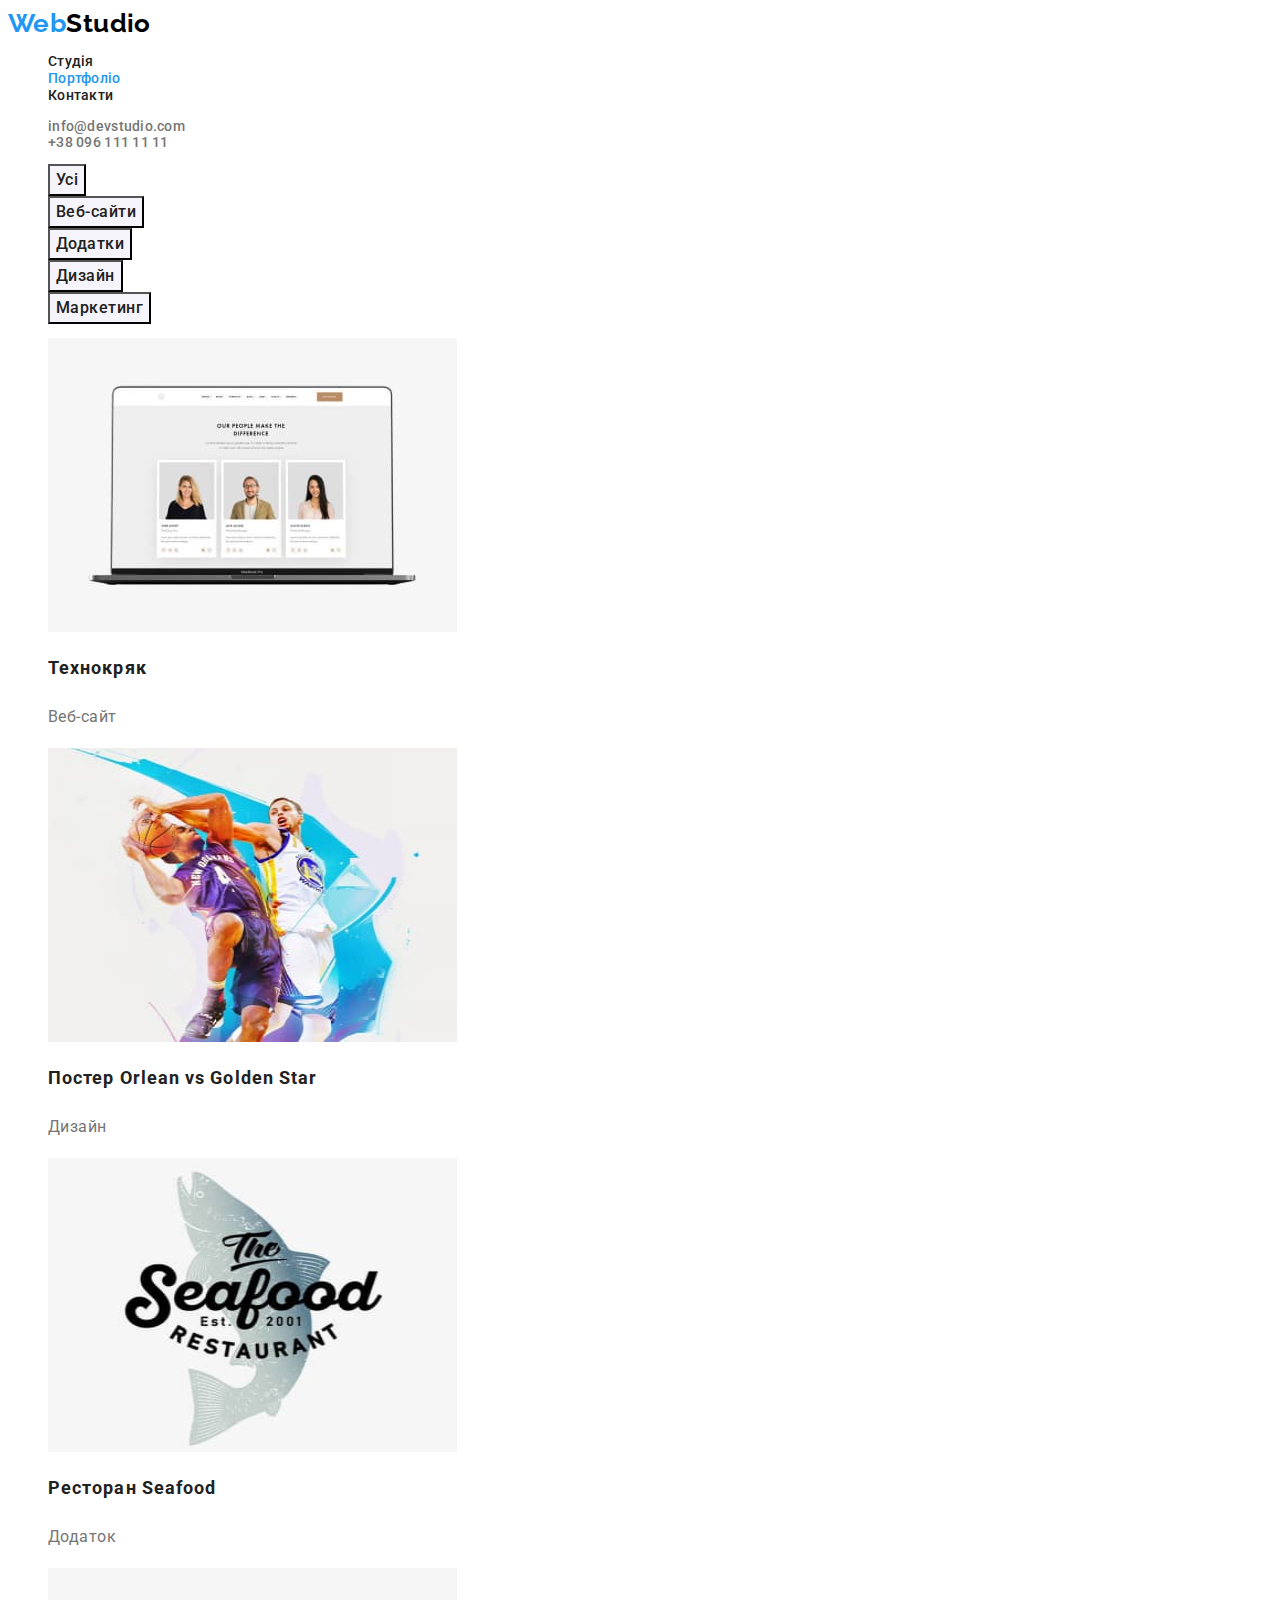
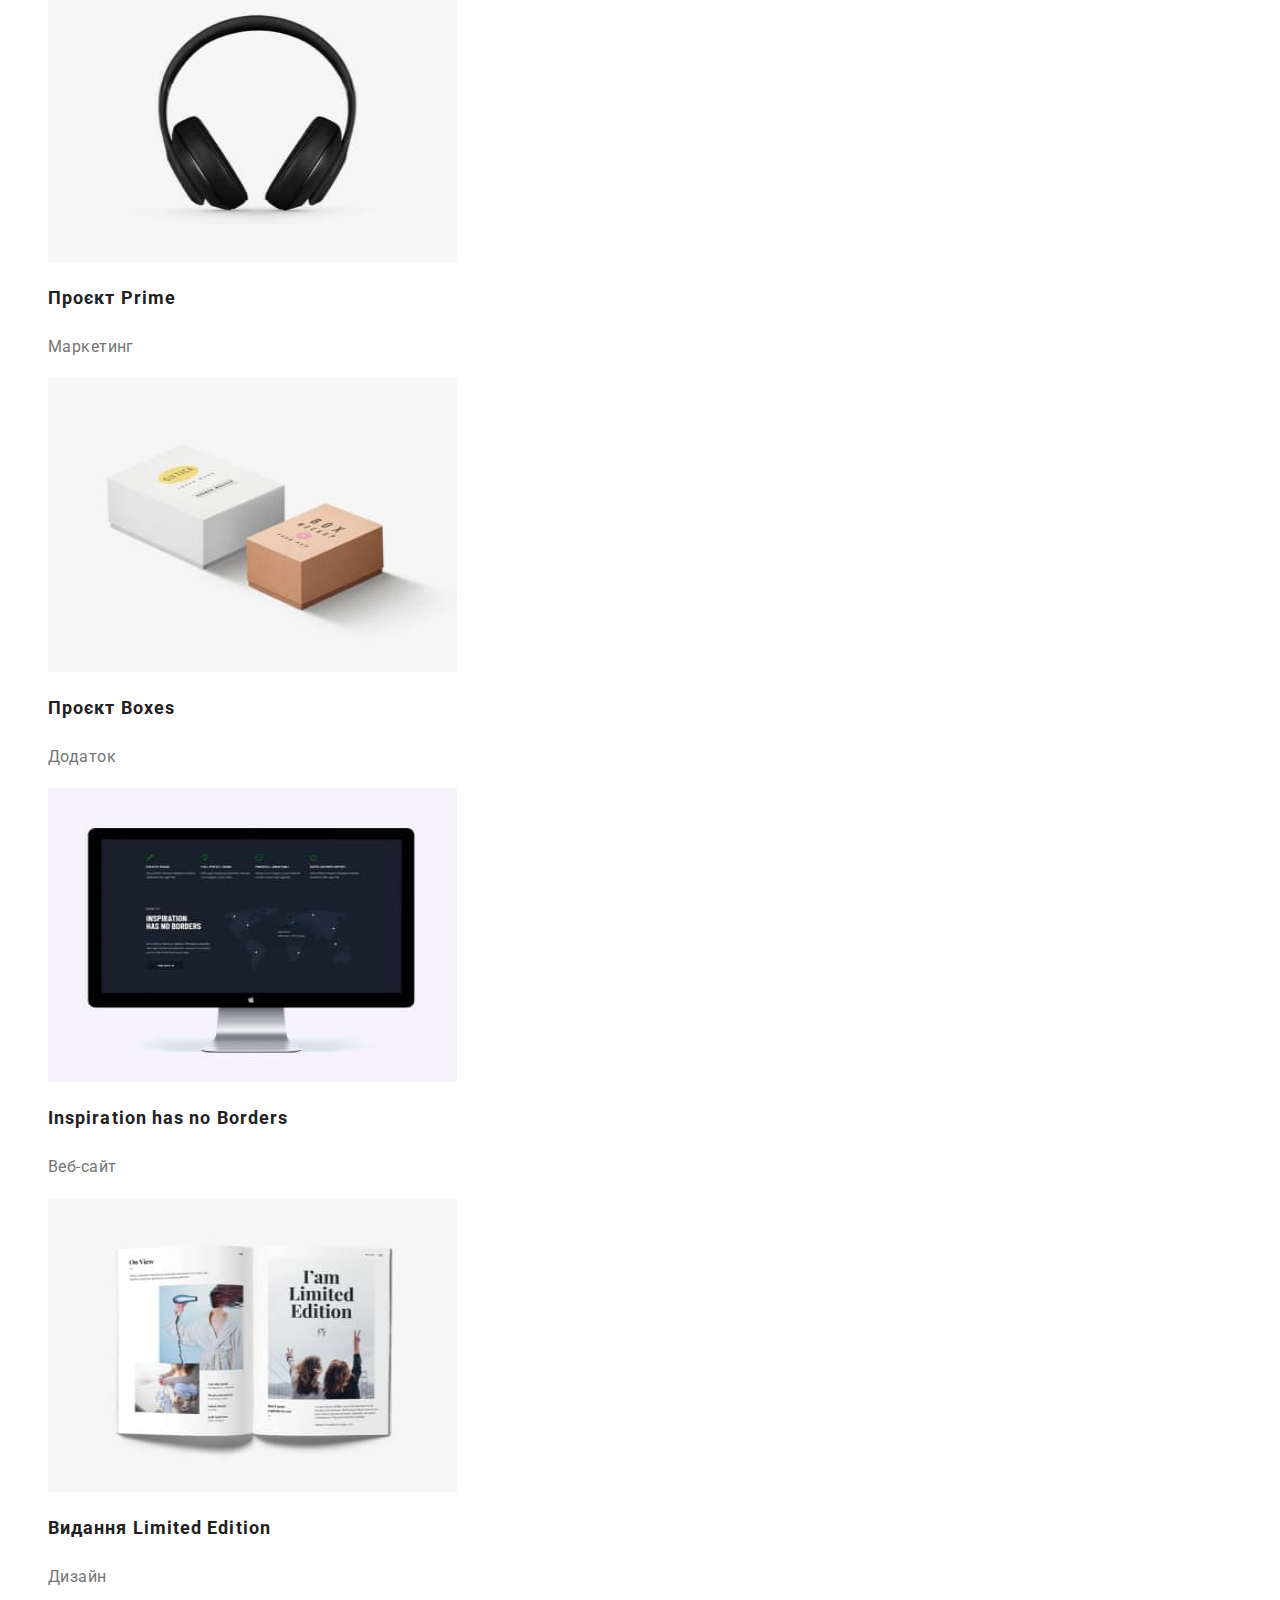
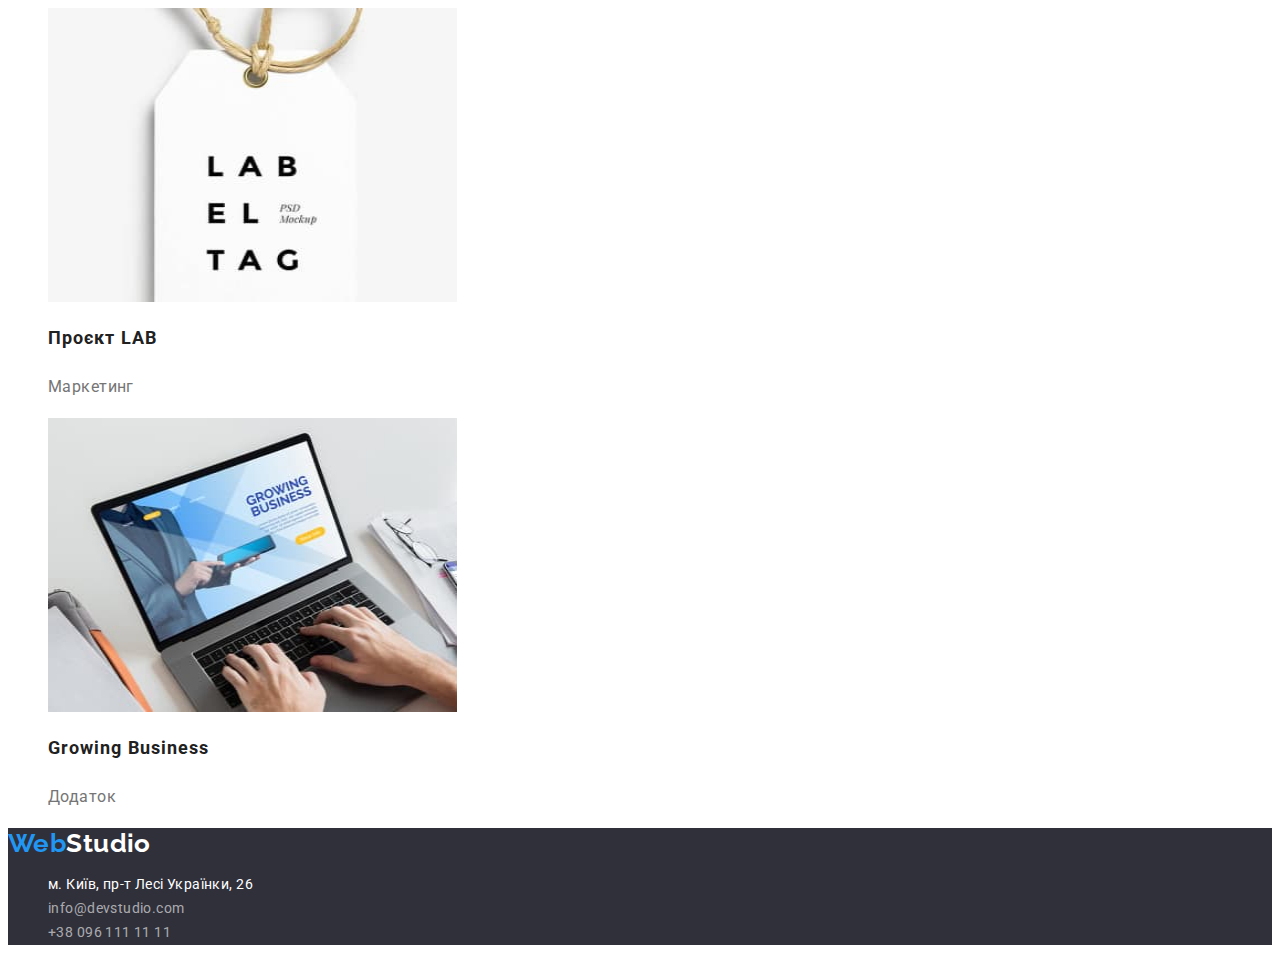
==== portfolio.html @ f94d3579 "creation" ====
<!DOCTYPE html>
<html lang="uk">
  <head>
    <meta charset="UTF-8" />
    <meta http-equiv="X-UA-Compatible" content="IE=edge" />
    <meta name="viewport" content="width=device-width, initial-scale=1.0" />
    <title>WebStudio</title>
    <link rel="preconnect" href="https://fonts.googleapis.com" />
    <link rel="preconnect" href="https://fonts.gstatic.com" crossorigin />
    <link
      href="https://fonts.googleapis.com/css2?family=Raleway:wght@700&family=Roboto:wght@400;500;700;900&display=swap"
      rel="stylesheet"
    />
    <link rel="stylesheet" href="./css/styles.css" />
  </head>
  <body>
    <header>
      <nav>
        <a href="./index.html" class="logo logo-header"><span class="accent">Web</span>Studio</a>
        <ul>
          <li><a class="site-nav link" href="./index.html">Студія</a></li>
          <li><a class="site-nav link current" href="./portfolio.html">Портфоліо</a></li>
          <li><a class="site-nav link" href="./index.html">Контакти</a></li>
        </ul>
      </nav>
      <ul>
        <li>
          <a class="mailto-tel-header link" href="mailto:info@devstudio.com">info@devstudio.com</a>
        </li>
        <li><a class="mailto-tel-header link" href="tel:+380961111111">+38 096 111 11 11</a></li>
      </ul>
    </header>
    <main>
      <section class="portfolio">
        <h1 class="title visually-hidden">Портфоліо</h1>
        <ul>
          <li><button class="link-filter selection" type="button">Усі</button></li>
          <li><button class="link-filter selection" type="button">Веб-сайти</button></li>
          <li><button class="link-filter selection" type="button">Додатки</button></li>
          <li><button class="link-filter selection" type="button">Дизайн</button></li>
          <li><button class="link-filter selection" type="button">Маркетинг</button></li>
        </ul>
        <ul>
          <li>
            <img
              src="./images/img_technokryak.jpg"
              alt="зображення екрану ноутбука з карточками з фотографіями людей"
              width="409"
              height="294"
            />
            <h2 class="portfolio-title">Технокряк</h2>
            <p class="portfolio-txt">Веб-сайт</p>
          </li>
          <li>
            <img
              src="./images/img_poster_new-orlean_vs.jpg"
              alt="зображення двох спортсменів баскетболистів з м'ячем"
              width="409"
              height="294"
            />
            <h2 class="portfolio-title">Постер <span lang="en">Orlean vs Golden Star</span></h2>
            <p class="portfolio-txt">Дизайн</p>
          </li>
          <li>
            <img
              src="./images/img_restorant_seafood.jpg"
              alt="зображення риби"
              width="409"
              height="294"
            />
            <h2 class="portfolio-title">Ресторан <span lang="en">Seafood</span></h2>
            <p class="portfolio-txt">Додаток</p>
          </li>
          <li>
            <img
              src="./images/img_projekt_prime.jpg"
              alt="зображення навушників"
              width="409"
              height="294"
            />
            <h2 class="portfolio-title">Проєкт <span lang="en">Prime</span></h2>
            <p class="portfolio-txt">Маркетинг</p>
          </li>
          <li>
            <img
              src="./images/img_project_boxes.jpg"
              alt="зображення двох коробок"
              width="409"
              height="294"
            />
            <h2 class="portfolio-title">Проєкт <span lang="en">Boxes</span></h2>
            <p class="portfolio-txt">Додаток</p>
          </li>
          <li>
            <img
              src="./images/img_no_borders.jpg"
              alt="зображення монітору комп'ютера з відкритим контентом сайта"
              width="409"
              height="294"
            />
            <h2 class="portfolio-title"><span lang="en">Inspiration has no Borders</span></h2>
            <p class="portfolio-txt">Веб-сайт</p>
          </li>
          <li>
            <img
              src="./images/img_book_limited_edition.jpg"
              alt="зображення розгорнутої книги з фотографіями"
              width="409"
              height="294"
            />
            <h2 class="portfolio-title">Видання <span lang="en">Limited Edition</span></h2>
            <p class="portfolio-txt">Дизайн</p>
          </li>
          <li>
            <img
              src="./images/img_projekt_lab.jpg"
              alt="зображення бірки для одягу"
              width="409"
              height="294"
            />
            <h2 class="portfolio-title">Проєкт <span lang="en">LAB</span></h2>
            <p class="portfolio-txt">Маркетинг</p>
          </li>
          <li>
            <img
              src="./images/img_growing_business.jpg"
              alt="зображення розкритого ноутбуку"
              width="409"
              height="294"
            />
            <h2 class="portfolio-title"><span lang="en">Growing Business</span></h2>
            <p class="portfolio-txt">Додаток</p>
          </li>
        </ul>
      </section>
    </main>
    <footer class="ground">
      <a href="./index.html" class="logo logo-ground"><span class="accent">Web</span>Studio</a>
      <address class="address-style">
        <ul class="ground-list">
          <li>
            <a
              class="link-address link"
              href="https://www.google.com/maps/d/embed?mid=10uSM3H-mIU3GznYo2szRIEphczw&hl=en_US&ehbc=2E312F"
              target="_blank"
              rel="noreferrer noopener"
              >м. Київ, пр-т Лесі Українки, 26</a
            >
          </li>
          <li>
            <a class="mailto-tel-ground link" href="mailto:info@devstudio.com"
              >info@devstudio.com</a
            >
          </li>
          <li><a class="mailto-tel-ground link" href="tel:+380961111111">+38 096 111 11 11</a></li>
        </ul>
      </address>
    </footer>
  </body>
</html>
---- css/styles.css ----
body {
  background-color: var(--brand-color);
  color: var(--third-black-color);
  font-family: Roboto, Raleway, Arial, Verdana, sans-serif;
  letter-spacing: 0.03em;
  font-size: 14px;
}
:root {
  --brand-color: #ffffff;
  --second-white-color: #f5f5f5;
  --accent-color: #2196f3;
  --prime-black-color: #000000;
  --second-black-color: #212121;
  --third-black-color: #757575;
  --backgroun-footer-color: #2f303a;
  --active-color: #188ce8;
  --background-button-color: #f5f4fa;
  --mailto-ground-color: rgba(255, 255, 255, 0.6);
}
li {
  list-style-type: none;
}
/* Header */
.logo {
  font-family: Raleway, sans-serif;
  font-weight: 700;
  font-size: 26px;
  line-height: 1.19;
  text-decoration: none;
}
.logo-header {
  color: var(--prime-black-color);
}
.accent {
  color: var(--accent-color);
}
.logo:focus,
.logo:active {
  color: var(--accent-color);
}
.site-nav.link {
  font-weight: 500;
  line-height: 1.14;
  letter-spacing: 0.02em;
  color: var(--second-black-color);
  text-decoration: none;
}
.site-nav.link.current {
  color: var(--accent-color);
}
.link:hover,
.link:focus {
  color: var(--accent-color);
}
.mailto-tel-header {
  color: var(--third-black-color);
  font-weight: 500;

  text-decoration: none;
}
.mailto-tel-header.link {
  letter-spacing: 0.02em;
}
/* Main */
.hero {
  background-color: var(--backgroun-footer-color);
}
.hero-title {
  font-weight: 900;
  font-size: 44px;
  line-height: 1.36;
  letter-spacing: 0.06em;
  text-align: center;
  color: var(--brand-color);
}
.hero-button {
  font-family: inherit;
  font-weight: 700;
  font-size: 16px;
  line-height: 1.88;
  letter-spacing: 0.06em;
  color: var(--brand-color);
  background-color: var(--accent-color);
  cursor: pointer;
}
.selection:hover,
.selection:focus {
  background-color: var(--active-color);
}
.selection:active {
  color: var(--brand-color);
  background-color: var(--accent-color);
}
.visually-hidden {
  position: absolute;
  white-space: nowrap;
  width: 1px;
  height: 1px;
  overflow: hidden;
  border: 0;
  padding: 0;
  clip: rect(0 0 0 0);
  clip-path: inset(50%);
  margin: -1px;
}
.filter {
  letter-spacing: 0.03em;
  color: var(--second-black-color);
  background-color: var(--background-button-color);
  cursor: pointer;
}
.link-filter {
  font-family: inherit;
  font-weight: 500;
  font-size: 16px;
  line-height: 1.63;
  letter-spacing: 0.03em;
  color: var(--second-black-color);
  background-color: var(--background-button-color);
  cursor: pointer;
}
.link-filter.selection:hover,
.link-filter.selection:focus {
  color: var(--brand-color);
  background-color: var(--accent-color);
}
.title {
  font-weight: 700;
  font-size: 36px;
  line-height: 1.17;

  color: var(--second-black-color);
}
.advantages-title {
  line-height: 1.14;
  font-size: 14px;
  color: var(--second-black-color);
}
.text {
  line-height: 1.17;
}
.name {
  font-weight: 500;
  font-size: 16px;
  line-height: 1.19;
  color: var(--second-black-color);
}
.our-team {
  background-color: var(--background-button-color);
}
.team-presentation {
  background-color: var(--brand-color);
}
.title-our-team {
  font-size: 36px;
  line-height: 1.17;
  color: var(--second-black-color);
}
.our-team-txt {
  font-size: 16px;
  line-height: 1.19;
}
.portfolio-title {
  font-size: 18px;
  line-height: 2;
  letter-spacing: 0.06em;
  color: var(--second-black-color);
}
.portfolio-txt {
  font-size: 16px;
  line-height: 1.88;
}
/* Footer */
.ground {
  background-color: var(--backgroun-footer-color);
}
.logo-ground {
  color: var(--brand-color);
}
.address-style {
  font-style: normal;
}
.link-address {
  line-height: 1.71;
  letter-spacing: 0.03em;
  color: var(--brand-color);
  text-decoration: none;
}
.mailto-tel-ground {
  line-height: 1.71;
  color: var(--mailto-ground-color);
  text-decoration: none;
}
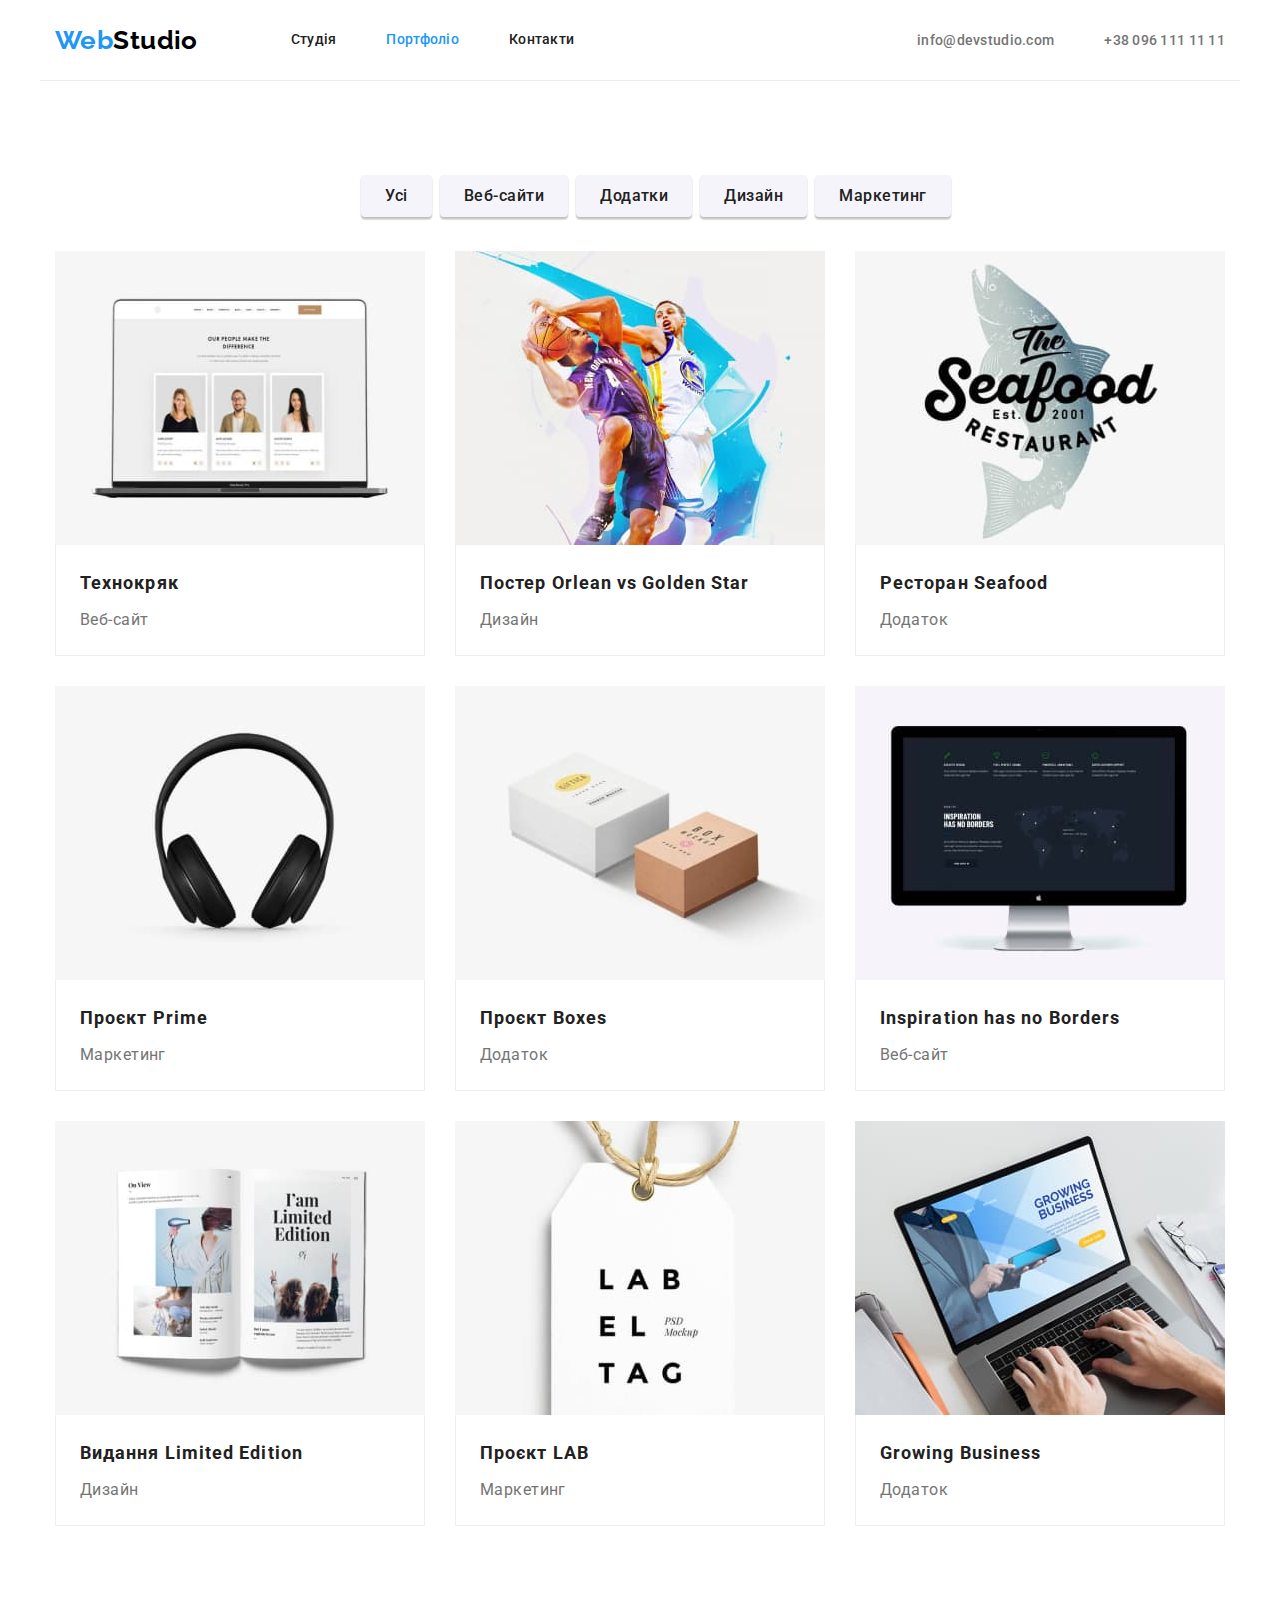
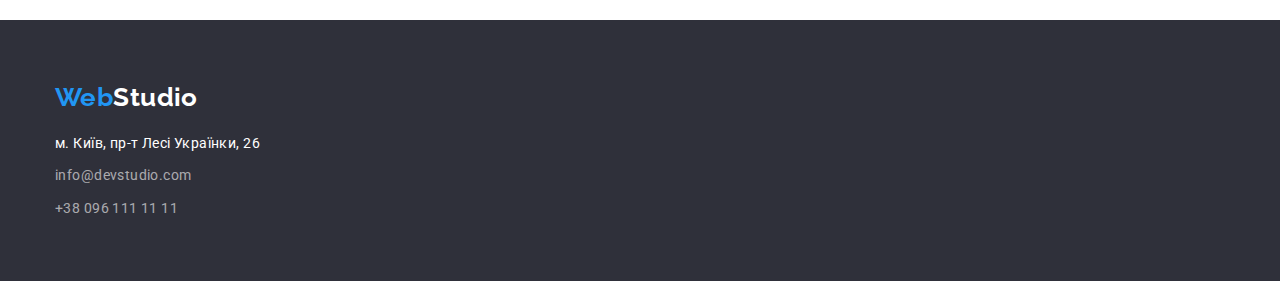
==== commit bb3c824f: "10.09.22" ====
--- a/portfolio.html
+++ b/portfolio.html
@@ -11,150 +11,214 @@
       href="https://fonts.googleapis.com/css2?family=Raleway:wght@700&family=Roboto:wght@400;500;700;900&display=swap"
       rel="stylesheet"
     />
+    <link rel="stylesheet" href="./css/modern-normalize.css" />
     <link rel="stylesheet" href="./css/styles.css" />
   </head>
   <body>
     <header>
-      <nav>
-        <a href="./index.html" class="logo logo-header"><span class="accent">Web</span>Studio</a>
-        <ul>
-          <li><a class="site-nav link" href="./index.html">Студія</a></li>
-          <li><a class="site-nav link current" href="./portfolio.html">Портфоліо</a></li>
-          <li><a class="site-nav link" href="./index.html">Контакти</a></li>
-        </ul>
-      </nav>
-      <ul>
-        <li>
-          <a class="mailto-tel-header link" href="mailto:info@devstudio.com">info@devstudio.com</a>
-        </li>
-        <li><a class="mailto-tel-header link" href="tel:+380961111111">+38 096 111 11 11</a></li>
-      </ul>
+      <!-- 1 блок меню та контакти-->
+      <div class="container header-container">
+        <nav class="container">
+          <a href="./index.html" class="logo logo-header"><span class="accent">Web</span>Studio</a>
+          <ul class="nav">
+            <li><a class="site-nav link" href="./index.html">Студія</a></li>
+            <li><a class="site-nav link current" href="./portfolio.html">Портфоліо</a></li>
+            <li><a class="site-nav link" href="./index.html">Контакти</a></li>
+          </ul>
+        </nav>
+        <!-- 2 блок контакти -->
+        <div class="container-mt">
+          <ul class="nav mailito-tel-container">
+            <li>
+              <a class="mailto-tel-header link" href="mailto:info@devstudio.com"
+                >info@devstudio.com</a
+              >
+            </li>
+            <li>
+              <a class="mailto-tel-header link" href="tel:+380961111111">+38 096 111 11 11</a>
+            </li>
+          </ul>
+        </div>
+      </div>
     </header>
     <main>
-      <section class="portfolio">
+      <section class="portfolio container">
+        <!-- 3 блок кнопки -->
         <h1 class="title visually-hidden">Портфоліо</h1>
-        <ul>
+        <ul class="portfolio-button">
           <li><button class="link-filter selection" type="button">Усі</button></li>
           <li><button class="link-filter selection" type="button">Веб-сайти</button></li>
           <li><button class="link-filter selection" type="button">Додатки</button></li>
           <li><button class="link-filter selection" type="button">Дизайн</button></li>
           <li><button class="link-filter selection" type="button">Маркетинг</button></li>
         </ul>
-        <ul>
-          <li>
-            <img
-              src="./images/img_technokryak.jpg"
-              alt="зображення екрану ноутбука з карточками з фотографіями людей"
-              width="409"
-              height="294"
-            />
-            <h2 class="portfolio-title">Технокряк</h2>
-            <p class="portfolio-txt">Веб-сайт</p>
-          </li>
-          <li>
-            <img
-              src="./images/img_poster_new-orlean_vs.jpg"
-              alt="зображення двох спортсменів баскетболистів з м'ячем"
-              width="409"
-              height="294"
-            />
-            <h2 class="portfolio-title">Постер <span lang="en">Orlean vs Golden Star</span></h2>
-            <p class="portfolio-txt">Дизайн</p>
-          </li>
-          <li>
-            <img
-              src="./images/img_restorant_seafood.jpg"
-              alt="зображення риби"
-              width="409"
-              height="294"
-            />
-            <h2 class="portfolio-title">Ресторан <span lang="en">Seafood</span></h2>
-            <p class="portfolio-txt">Додаток</p>
-          </li>
-          <li>
-            <img
-              src="./images/img_projekt_prime.jpg"
-              alt="зображення навушників"
-              width="409"
-              height="294"
-            />
-            <h2 class="portfolio-title">Проєкт <span lang="en">Prime</span></h2>
-            <p class="portfolio-txt">Маркетинг</p>
-          </li>
-          <li>
-            <img
-              src="./images/img_project_boxes.jpg"
-              alt="зображення двох коробок"
-              width="409"
-              height="294"
-            />
-            <h2 class="portfolio-title">Проєкт <span lang="en">Boxes</span></h2>
-            <p class="portfolio-txt">Додаток</p>
-          </li>
-          <li>
-            <img
-              src="./images/img_no_borders.jpg"
-              alt="зображення монітору комп'ютера з відкритим контентом сайта"
-              width="409"
-              height="294"
-            />
-            <h2 class="portfolio-title"><span lang="en">Inspiration has no Borders</span></h2>
-            <p class="portfolio-txt">Веб-сайт</p>
-          </li>
-          <li>
-            <img
-              src="./images/img_book_limited_edition.jpg"
-              alt="зображення розгорнутої книги з фотографіями"
-              width="409"
-              height="294"
-            />
-            <h2 class="portfolio-title">Видання <span lang="en">Limited Edition</span></h2>
-            <p class="portfolio-txt">Дизайн</p>
-          </li>
-          <li>
-            <img
-              src="./images/img_projekt_lab.jpg"
-              alt="зображення бірки для одягу"
-              width="409"
-              height="294"
-            />
-            <h2 class="portfolio-title">Проєкт <span lang="en">LAB</span></h2>
-            <p class="portfolio-txt">Маркетинг</p>
-          </li>
-          <li>
-            <img
-              src="./images/img_growing_business.jpg"
-              alt="зображення розкритого ноутбуку"
-              width="409"
-              height="294"
-            />
-            <h2 class="portfolio-title"><span lang="en">Growing Business</span></h2>
-            <p class="portfolio-txt">Додаток</p>
+        <!-- 4 блок продукти -->
+        <ul class="portfolio-box">
+          <li>
+            <div class="item">
+              <img
+                class="block"
+                src="./images/img_technokryak.jpg"
+                alt="зображення екрану ноутбука з карточками з фотографіями людей"
+                width="370"
+                height="294"
+              />
+              <div class="grey-border">
+                <h2 class="portfolio-title">Технокряк</h2>
+                <p class="portfolio-txt">Веб-сайт</p>
+              </div>
+            </div>
+          </li>
+          <li>
+            <div class="item">
+              <img
+                class="block"
+                src="./images/img_poster_new-orlean_vs.jpg"
+                alt="зображення двох спортсменів баскетболистів з м'ячем"
+                width="370"
+                height="294"
+              />
+              <div class="grey-border">
+                <h2 class="portfolio-title">Постер <span lang="en">Orlean vs Golden Star</span></h2>
+                <p class="portfolio-txt">Дизайн</p>
+              </div>
+            </div>
+          </li>
+          <li>
+            <div class="item">
+              <img
+                class="block"
+                src="./images/img_restorant_seafood.jpg"
+                alt="зображення риби"
+                width="370"
+                height="294"
+              />
+              <div class="grey-border">
+                <h2 class="portfolio-title">Ресторан <span lang="en">Seafood</span></h2>
+                <p class="portfolio-txt">Додаток</p>
+              </div>
+            </div>
+          </li>
+          <li>
+            <div class="item">
+              <img
+                class="block"
+                src="./images/img_projekt_prime.jpg"
+                alt="зображення навушників"
+                width="370"
+                height="294"
+              />
+              <div class="grey-border">
+                <h2 class="portfolio-title">Проєкт <span lang="en">Prime</span></h2>
+                <p class="portfolio-txt">Маркетинг</p>
+              </div>
+            </div>
+          </li>
+          <li>
+            <div class="item">
+              <img
+                class="block"
+                src="./images/img_project_boxes.jpg"
+                alt="зображення двох коробок"
+                width="370"
+                height="294"
+              />
+              <div class="grey-border">
+                <h2 class="portfolio-title">Проєкт <span lang="en">Boxes</span></h2>
+                <p class="portfolio-txt">Додаток</p>
+              </div>
+            </div>
+          </li>
+          <li>
+            <div class="item">
+              <img
+                class="block"
+                src="./images/img_no_borders.jpg"
+                alt="зображення монітору комп'ютера з відкритим контентом сайта"
+                width="370"
+                height="294"
+              />
+              <div class="grey-border">
+                <h2 class="portfolio-title"><span lang="en">Inspiration has no Borders</span></h2>
+                <p class="portfolio-txt">Веб-сайт</p>
+              </div>
+            </div>
+          </li>
+          <li>
+            <div class="item">
+              <img
+                class="block"
+                src="./images/img_book_limited_edition.jpg"
+                alt="зображення розгорнутої книги з фотографіями"
+                width="370"
+                height="294"
+              />
+              <div class="grey-border">
+                <h2 class="portfolio-title">Видання <span lang="en">Limited Edition</span></h2>
+                <p class="portfolio-txt">Дизайн</p>
+              </div>
+            </div>
+          </li>
+          <li>
+            <div class="item">
+              <img
+                class="block"
+                src="./images/img_projekt_lab.jpg"
+                alt="зображення бірки для одягу"
+                width="370"
+                height="294"
+              />
+              <div class="grey-border">
+                <h2 class="portfolio-title">Проєкт <span lang="en">LAB</span></h2>
+                <p class="portfolio-txt">Маркетинг</p>
+              </div>
+            </div>
+          </li>
+          <li>
+            <div class="item">
+              <img
+                class="block"
+                src="./images/img_growing_business.jpg"
+                alt="зображення розкритого ноутбуку"
+                width="370"
+                height="294"
+              />
+              <div class="grey-border">
+                <h2 class="portfolio-title"><span lang="en">Growing Business</span></h2>
+                <p class="portfolio-txt">Додаток</p>
+              </div>
+            </div>
           </li>
         </ul>
+        <!-- </div> -->
       </section>
     </main>
+    <!-- 5 блок футер -->
     <footer class="ground">
-      <a href="./index.html" class="logo logo-ground"><span class="accent">Web</span>Studio</a>
-      <address class="address-style">
-        <ul class="ground-list">
-          <li>
-            <a
-              class="link-address link"
-              href="https://www.google.com/maps/d/embed?mid=10uSM3H-mIU3GznYo2szRIEphczw&hl=en_US&ehbc=2E312F"
-              target="_blank"
-              rel="noreferrer noopener"
-              >м. Київ, пр-т Лесі Українки, 26</a
-            >
-          </li>
-          <li>
-            <a class="mailto-tel-ground link" href="mailto:info@devstudio.com"
-              >info@devstudio.com</a
-            >
-          </li>
-          <li><a class="mailto-tel-ground link" href="tel:+380961111111">+38 096 111 11 11</a></li>
-        </ul>
-      </address>
+      <div class="container footer">
+        <a href="./index.html" class="logo logo-ground"><span class="accent">Web</span>Studio</a>
+        <address class="address-style">
+          <ul class="ground-list">
+            <li class="ground-li">
+              <a
+                class="link-address link"
+                href="https://www.google.com/maps/d/embed?mid=10uSM3H-mIU3GznYo2szRIEphczw&hl=en_US&ehbc=2E312F"
+                target="_blank"
+                rel="noreferrer noopener"
+                >м. Київ, пр-т Лесі Українки, 26</a
+              >
+            </li>
+            <li class="ground-li">
+              <a class="mailto-tel-ground link" href="mailto:info@devstudio.com"
+                >info@devstudio.com</a
+              >
+            </li>
+            <li class="end">
+              <a class="mailto-tel-ground link" href="tel:+380961111111">+38 096 111 11 11</a>
+            </li>
+          </ul>
+        </address>
+      </div>
     </footer>
   </body>
 </html>
--- a/css/styles.css
+++ b/css/styles.css
@@ -16,9 +16,19 @@
   --active-color: #188ce8;
   --background-button-color: #f5f4fa;
   --mailto-ground-color: rgba(255, 255, 255, 0.6);
+  --gray-border-color: #eeeeee;
+  --header-line-color: #ececec;
 }
 li {
   list-style-type: none;
+}
+.container {
+  margin-top: 0;
+  margin-left: auto;
+  margin-right: auto;
+  width: 1200px;
+  padding-left: 15px;
+  padding-right: 15px;
 }
 /* Header */
 .logo {
@@ -38,12 +48,28 @@
 .logo:active {
   color: var(--accent-color);
 }
+.nav {
+  padding: 0;
+  margin: 0 0 0 93px;
+  display: flex;
+}
+.nav li:not(:last-of-type) {
+  margin-right: 50px;
+}
+.advantages-item {
+  margin: 0;
+  padding: 0;
+  display: flex;
+}
 .site-nav.link {
   font-weight: 500;
   line-height: 1.14;
   letter-spacing: 0.02em;
   color: var(--second-black-color);
   text-decoration: none;
+  display: block;
+  padding-top: 32px;
+  padding-bottom: 32px;
 }
 .site-nav.link.current {
   color: var(--accent-color);
@@ -55,15 +81,35 @@
 .mailto-tel-header {
   color: var(--third-black-color);
   font-weight: 500;
-
   text-decoration: none;
 }
 .mailto-tel-header.link {
   letter-spacing: 0.02em;
+}
+.header-container {
+  display: flex;
+  align-items: center;
+  border-bottom: 1px solid var(--header-line-color);
+}
+.mailito-tel-container {
+  justify-content: flex-end;
+}
+.container-mt {
+  margin-top: 0;
+  margin-left: auto;
+  margin-right: auto;
+  width: 1200px;
+  display: block;
+}
+nav.container {
+  display: flex;
+  align-items: center;
+  padding: 0;
 }
 /* Main */
 .hero {
   background-color: var(--backgroun-footer-color);
+  height: 600px;
 }
 .hero-title {
   font-weight: 900;
@@ -72,8 +118,12 @@
   letter-spacing: 0.06em;
   text-align: center;
   color: var(--brand-color);
+  display: block;
+  margin: 0 auto 0 auto;
+  padding: 200px 237px 0 237px;
 }
 .hero-button {
+  display: block;
   font-family: inherit;
   font-weight: 700;
   font-size: 16px;
@@ -82,6 +132,18 @@
   color: var(--brand-color);
   background-color: var(--accent-color);
   cursor: pointer;
+  border: 1px solid transparent;
+  border-radius: 4px;
+  padding: 10px 32px;
+  margin: 30px auto 0;
+  display: flex;
+  text-align: center;
+}
+.portfolio-button {
+  margin: 0 auto;
+  display: flex;
+  justify-content: center;
+  padding-bottom: 34px;
 }
 .selection:hover,
 .selection:focus {
@@ -118,6 +180,12 @@
   color: var(--second-black-color);
   background-color: var(--background-button-color);
   cursor: pointer;
+  margin-right: 8px;
+  border-radius: 4px;
+  border-color: transparent;
+  padding: 6px 22px;
+  box-shadow: 0px 3px 1px rgba(0, 0, 0, 0.1), 0px 1px 2px rgba(0, 0, 0, 0.08),
+    0px 2px 2px rgba(0, 0, 0, 0.12);
 }
 .link-filter.selection:hover,
 .link-filter.selection:focus {
@@ -128,25 +196,68 @@
   font-weight: 700;
   font-size: 36px;
   line-height: 1.17;
-
-  color: var(--second-black-color);
+  text-align: center;
+  color: var(--second-black-color);
+  padding: 0;
+  margin: 0 0 50px 0;
+}
+.advantages {
+  padding-bottom: 94px;
+}
+.advantages-li {
+  margin: 0;
+  padding: 0;
+}
+.container-advantages {
+  width: 270px;
+  padding: 0;
+}
+.container-advantages:not(:last-of-type) {
+  margin: 0 30px 0 0;
 }
 .advantages-title {
   line-height: 1.14;
   font-size: 14px;
   color: var(--second-black-color);
+  margin: 0;
+  padding: 94px 0 0 0;
 }
 .text {
   line-height: 1.17;
+  display: inline-block;
+  margin-top: 10px;
+  margin-bottom: 0;
 }
 .name {
   font-weight: 500;
   font-size: 16px;
   line-height: 1.19;
   color: var(--second-black-color);
+  text-align: center;
+  padding: 30px 0 10px 0;
+  margin: 0;
+}
+.what_we_doing-section {
+  padding-bottom: 94px;
+}
+.container-what_we_doing {
+  margin: 0 auto;
+  width: 1200px;
+  padding-left: 15px;
+  padding-right: 15px;
+}
+.what_we_doing {
+  margin: 0;
+  padding: 0;
+  display: flex;
+}
+.what_we_doing-item:not(:last-of-type) {
+  margin: 0 30px 0 0;
 }
 .our-team {
   background-color: var(--background-button-color);
+  padding: 0 0 94px 0;
+  margin: 0;
 }
 .team-presentation {
   background-color: var(--brand-color);
@@ -155,20 +266,74 @@
   font-size: 36px;
   line-height: 1.17;
   color: var(--second-black-color);
+  text-align: center;
+  padding: 94px 0 50px 0;
+  margin: 0;
+}
+.our-team-item {
+  padding: 0;
+  margin: 0;
+  display: flex;
 }
 .our-team-txt {
   font-size: 16px;
   line-height: 1.19;
+  text-align: center;
+  padding: 0 0 30px 0;
+  margin: 0;
+}
+.container-our-team {
+  width: 270px;
+  height: 368px;
+  padding: 0;
+}
+.container-our-team:not(:first-of-type) {
+  margin-left: 30px;
+}
+.portfolio {
+  padding-top: 94px;
+  padding-bottom: 94px;
 }
 .portfolio-title {
   font-size: 18px;
   line-height: 2;
   letter-spacing: 0.06em;
   color: var(--second-black-color);
+  margin: 0;
 }
 .portfolio-txt {
   font-size: 16px;
   line-height: 1.88;
+  margin: 4px 0 0 0;
+}
+.grey-border {
+  border-right-width: 1px;
+  border-right-style: solid;
+  border-right-color: var(--gray-border-color);
+  border-bottom-width: 1px;
+  border-bottom-style: solid;
+  border-bottom-color: var(--gray-border-color);
+  border-left-width: 1px;
+  border-left-style: solid;
+  border-left-color: var(--gray-border-color);
+  padding: 20px 24px;
+}
+.block {
+  display: block;
+}
+.item-last p:last-of-type {
+  font-size: 16px;
+  line-height: 1.88;
+  padding: 4px 0 20px 24px;
+  margin: 0;
+}
+.portfolio-box {
+  padding: 0;
+  margin: 0;
+  display: flex;
+  flex-wrap: wrap;
+  gap: 30px;
+  align-items: flex-start;
 }
 /* Footer */
 .ground {
@@ -176,6 +341,8 @@
 }
 .logo-ground {
   color: var(--brand-color);
+  display: inline-block;
+  margin: 62px 0 18.71px 0;
 }
 .address-style {
   font-style: normal;
@@ -191,3 +358,15 @@
   color: var(--mailto-ground-color);
   text-decoration: none;
 }
+.ground-list {
+  display: inline-block;
+  padding: 0;
+  margin: 0;
+}
+.ground-li {
+  margin: 0 0 8.57px 0;
+}
+.end {
+  display: inline-block;
+  padding: 0 0 60px 0;
+}
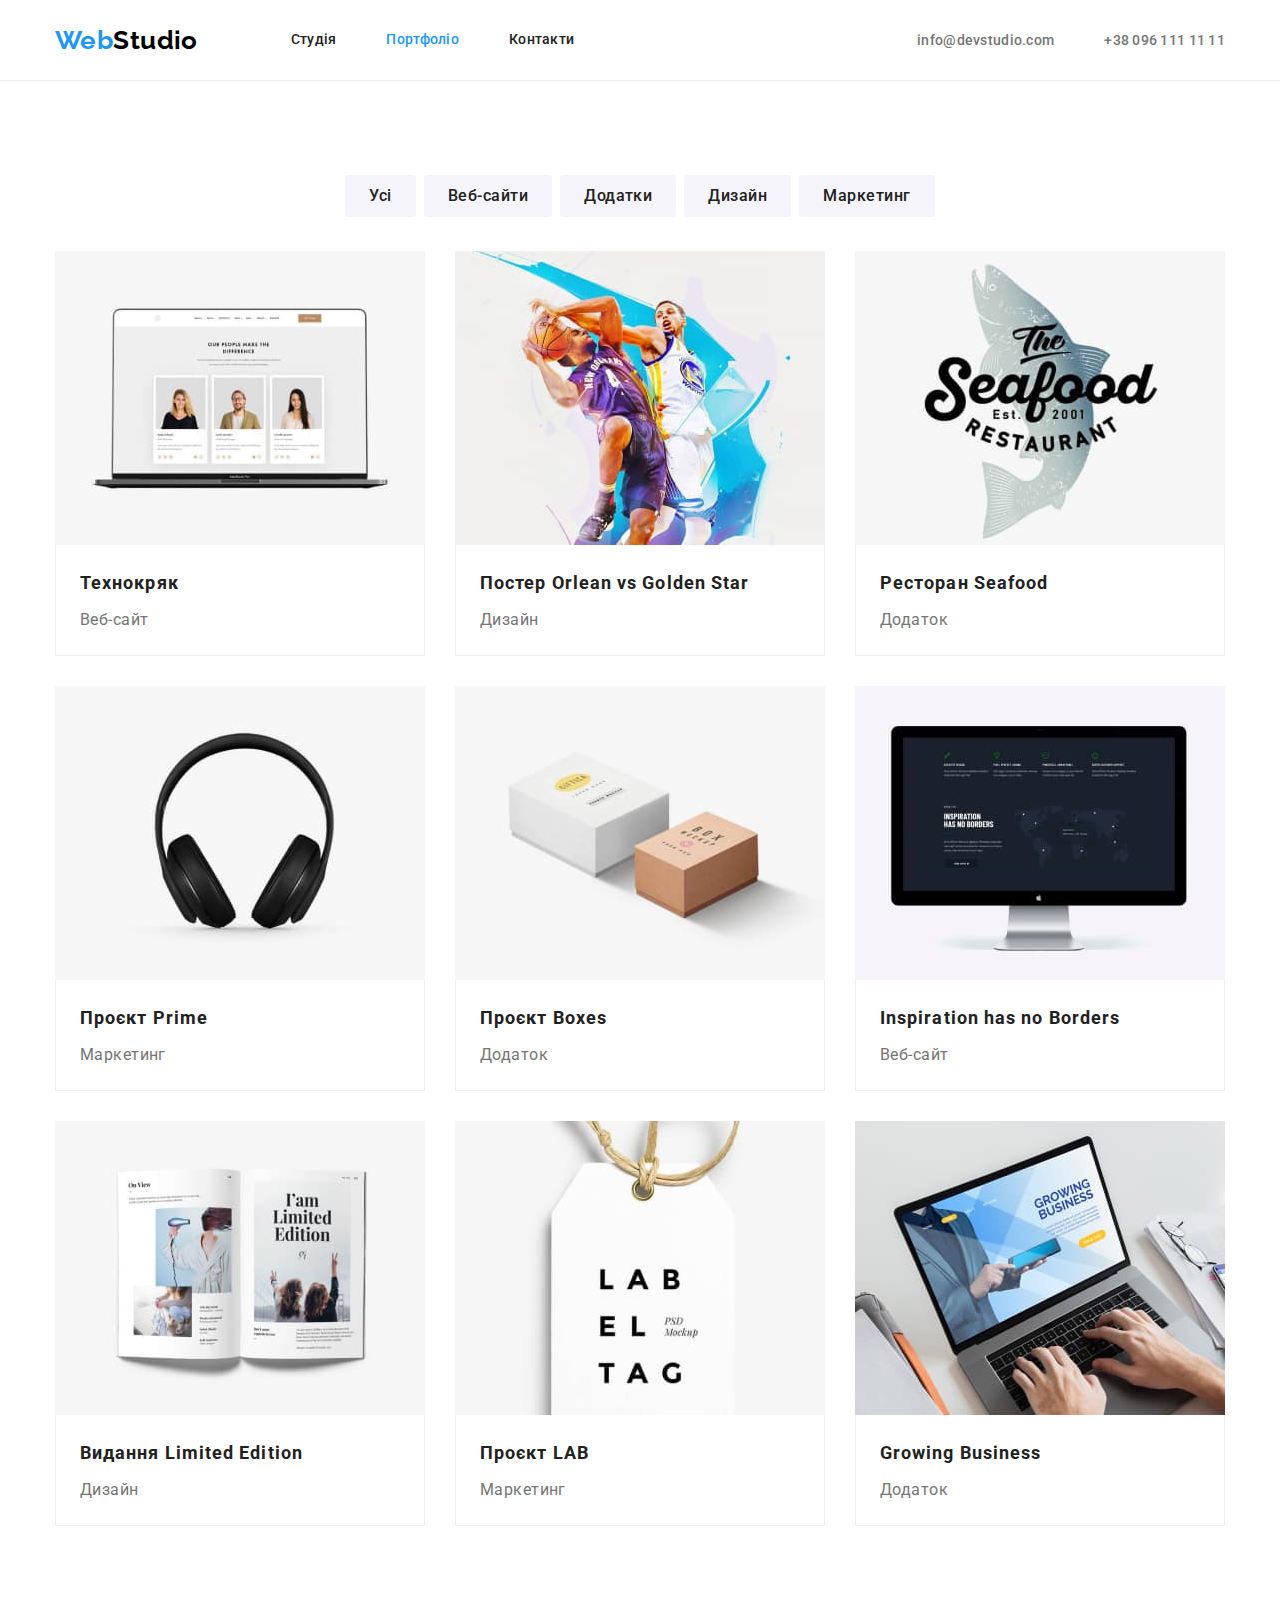
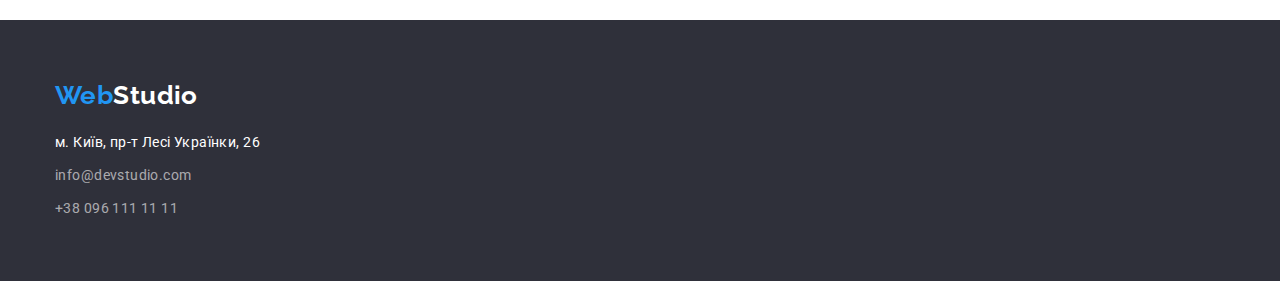
==== commit b7192f7a: "commit 12.09.22" ====
--- a/portfolio.html
+++ b/portfolio.html
@@ -17,7 +17,7 @@
   <body>
     <header>
       <!-- 1 блок меню та контакти-->
-      <div class="container header-container">
+      <div class="container first-header-container">
         <nav class="container">
           <a href="./index.html" class="logo logo-header"><span class="accent">Web</span>Studio</a>
           <ul class="nav">
@@ -27,7 +27,7 @@
           </ul>
         </nav>
         <!-- 2 блок контакти -->
-        <div class="container-mt">
+        <div class="second-header-container">
           <ul class="nav mailito-tel-container">
             <li>
               <a class="mailto-tel-header link" href="mailto:info@devstudio.com"
@@ -46,18 +46,18 @@
         <!-- 3 блок кнопки -->
         <h1 class="title visually-hidden">Портфоліо</h1>
         <ul class="portfolio-button">
-          <li><button class="link-filter selection" type="button">Усі</button></li>
-          <li><button class="link-filter selection" type="button">Веб-сайти</button></li>
-          <li><button class="link-filter selection" type="button">Додатки</button></li>
-          <li><button class="link-filter selection" type="button">Дизайн</button></li>
-          <li><button class="link-filter selection" type="button">Маркетинг</button></li>
+          <li class="filter-btn"><button class="link-filter selection" type="button">Усі</button></li>
+          <li class="filter-btn"><button class="link-filter selection" type="button">Веб-сайти</button></li>
+          <li class="filter-btn"><button class="link-filter selection" type="button">Додатки</button></li>
+          <li class="filter-btn"><button class="link-filter selection" type="button">Дизайн</button></li>
+          <li class="filter-btn"><button class="link-filter selection" type="button">Маркетинг</button></li>
         </ul>
         <!-- 4 блок продукти -->
         <ul class="portfolio-box">
           <li>
             <div class="item">
               <img
-                class="block"
+                class="img-block"
                 src="./images/img_technokryak.jpg"
                 alt="зображення екрану ноутбука з карточками з фотографіями людей"
                 width="370"
@@ -72,7 +72,7 @@
           <li>
             <div class="item">
               <img
-                class="block"
+                class="img-block"
                 src="./images/img_poster_new-orlean_vs.jpg"
                 alt="зображення двох спортсменів баскетболистів з м'ячем"
                 width="370"
@@ -87,7 +87,7 @@
           <li>
             <div class="item">
               <img
-                class="block"
+                class="img-block"
                 src="./images/img_restorant_seafood.jpg"
                 alt="зображення риби"
                 width="370"
@@ -102,7 +102,7 @@
           <li>
             <div class="item">
               <img
-                class="block"
+                class="img-block"
                 src="./images/img_projekt_prime.jpg"
                 alt="зображення навушників"
                 width="370"
@@ -117,7 +117,7 @@
           <li>
             <div class="item">
               <img
-                class="block"
+                class="img-block"
                 src="./images/img_project_boxes.jpg"
                 alt="зображення двох коробок"
                 width="370"
@@ -132,7 +132,7 @@
           <li>
             <div class="item">
               <img
-                class="block"
+                class="img-block"
                 src="./images/img_no_borders.jpg"
                 alt="зображення монітору комп'ютера з відкритим контентом сайта"
                 width="370"
@@ -147,7 +147,7 @@
           <li>
             <div class="item">
               <img
-                class="block"
+                class="img-block"
                 src="./images/img_book_limited_edition.jpg"
                 alt="зображення розгорнутої книги з фотографіями"
                 width="370"
@@ -162,7 +162,7 @@
           <li>
             <div class="item">
               <img
-                class="block"
+                class="img-block"
                 src="./images/img_projekt_lab.jpg"
                 alt="зображення бірки для одягу"
                 width="370"
@@ -177,7 +177,7 @@
           <li>
             <div class="item">
               <img
-                class="block"
+                class="img-block"
                 src="./images/img_growing_business.jpg"
                 alt="зображення розкритого ноутбуку"
                 width="370"
@@ -193,7 +193,6 @@
         <!-- </div> -->
       </section>
     </main>
-    <!-- 5 блок футер -->
     <footer class="ground">
       <div class="container footer">
         <a href="./index.html" class="logo logo-ground"><span class="accent">Web</span>Studio</a>
--- a/css/styles.css
+++ b/css/styles.css
@@ -1,3 +1,8 @@
+ul,p,h1,h2,h3,h4,h5,h6 {
+  padding: 0;
+  margin: 0;
+}
+
 body {
   background-color: var(--brand-color);
   color: var(--third-black-color);
@@ -23,7 +28,6 @@
   list-style-type: none;
 }
 .container {
-  margin-top: 0;
   margin-left: auto;
   margin-right: auto;
   width: 1200px;
@@ -31,6 +35,9 @@
   padding-right: 15px;
 }
 /* Header */
+header {
+  border-bottom: 1px solid var(--header-line-color);
+}
 .logo {
   font-family: Raleway, sans-serif;
   font-weight: 700;
@@ -49,17 +56,13 @@
   color: var(--accent-color);
 }
 .nav {
-  padding: 0;
-  margin: 0 0 0 93px;
-  display: flex;
-}
-.nav li:not(:last-of-type) {
-  margin-right: 50px;
+  margin-left: 93px;
+  display: flex;
+  gap:50px;
 }
 .advantages-item {
-  margin: 0;
-  padding: 0;
-  display: flex;
+ display: flex;
+ gap: 30px;
 }
 .site-nav.link {
   font-weight: 500;
@@ -68,8 +71,7 @@
   color: var(--second-black-color);
   text-decoration: none;
   display: block;
-  padding-top: 32px;
-  padding-bottom: 32px;
+  padding: 32px 0;
 }
 .site-nav.link.current {
   color: var(--accent-color);
@@ -82,24 +84,29 @@
   color: var(--third-black-color);
   font-weight: 500;
   text-decoration: none;
+  display: block;
+  padding: 32px 0;
 }
 .mailto-tel-header.link {
   letter-spacing: 0.02em;
 }
-.header-container {
+.first-header-container {
   display: flex;
   align-items: center;
-  border-bottom: 1px solid var(--header-line-color);
-}
-.mailito-tel-container {
-  justify-content: flex-end;
-}
-.container-mt {
-  margin-top: 0;
+}
+.second-header-container {
+  align-items: flex-end;
   margin-left: auto;
   margin-right: auto;
   width: 1200px;
-  display: block;
+}
+
+.mailito-tel-container {
+  justify-content: flex-end;
+}
+.container-mt {
+  display: flex;
+  align-items: flex-end;
 }
 nav.container {
   display: flex;
@@ -109,7 +116,8 @@
 /* Main */
 .hero {
   background-color: var(--backgroun-footer-color);
-  height: 600px;
+  padding: 200px 0;
+  text-align: center;
 }
 .hero-title {
   font-weight: 900;
@@ -118,12 +126,11 @@
   letter-spacing: 0.06em;
   text-align: center;
   color: var(--brand-color);
-  display: block;
-  margin: 0 auto 0 auto;
-  padding: 200px 237px 0 237px;
+  margin: 0 auto;
+  text-transform: uppercase;
+  max-width: 696px;
 }
 .hero-button {
-  display: block;
   font-family: inherit;
   font-weight: 700;
   font-size: 16px;
@@ -132,17 +139,16 @@
   color: var(--brand-color);
   background-color: var(--accent-color);
   cursor: pointer;
-  border: 1px solid transparent;
+  border-color: transparent;
   border-radius: 4px;
   padding: 10px 32px;
   margin: 30px auto 0;
-  display: flex;
-  text-align: center;
+  box-shadow: 0px 4px 4px rgba(0, 0, 0, 0.15);
 }
 .portfolio-button {
-  margin: 0 auto;
   display: flex;
   justify-content: center;
+  gap: 8px;
   padding-bottom: 34px;
 }
 .selection:hover,
@@ -152,6 +158,7 @@
 .selection:active {
   color: var(--brand-color);
   background-color: var(--accent-color);
+  box-shadow: 0px 4px 4px rgba(0, 0, 0, 0.15);
 }
 .visually-hidden {
   position: absolute;
@@ -180,17 +187,17 @@
   color: var(--second-black-color);
   background-color: var(--background-button-color);
   cursor: pointer;
-  margin-right: 8px;
   border-radius: 4px;
   border-color: transparent;
   padding: 6px 22px;
+}
+.link-filter.selection:hover,
+.link-filter.selection:focus {
+  color: var(--brand-color);
+  background-color: var(--accent-color);
+  padding: 6px 25px; 
   box-shadow: 0px 3px 1px rgba(0, 0, 0, 0.1), 0px 1px 2px rgba(0, 0, 0, 0.08),
     0px 2px 2px rgba(0, 0, 0, 0.12);
-}
-.link-filter.selection:hover,
-.link-filter.selection:focus {
-  color: var(--brand-color);
-  background-color: var(--accent-color);
 }
 .title {
   font-weight: 700;
@@ -198,35 +205,22 @@
   line-height: 1.17;
   text-align: center;
   color: var(--second-black-color);
-  padding: 0;
   margin: 0 0 50px 0;
 }
 .advantages {
+  padding-top: 94px;
   padding-bottom: 94px;
-}
-.advantages-li {
-  margin: 0;
-  padding: 0;
-}
-.container-advantages {
-  width: 270px;
-  padding: 0;
-}
-.container-advantages:not(:last-of-type) {
-  margin: 0 30px 0 0;
 }
 .advantages-title {
   line-height: 1.14;
   font-size: 14px;
   color: var(--second-black-color);
-  margin: 0;
-  padding: 94px 0 0 0;
 }
 .text {
   line-height: 1.17;
   display: inline-block;
   margin-top: 10px;
-  margin-bottom: 0;
+  max-width: 270px;
 }
 .name {
   font-weight: 500;
@@ -234,8 +228,7 @@
   line-height: 1.19;
   color: var(--second-black-color);
   text-align: center;
-  padding: 30px 0 10px 0;
-  margin: 0;
+  padding-bottom: 10px;
 }
 .what_we_doing-section {
   padding-bottom: 94px;
@@ -247,8 +240,6 @@
   padding-right: 15px;
 }
 .what_we_doing {
-  margin: 0;
-  padding: 0;
   display: flex;
 }
 .what_we_doing-item:not(:last-of-type) {
@@ -256,39 +247,32 @@
 }
 .our-team {
   background-color: var(--background-button-color);
-  padding: 0 0 94px 0;
-  margin: 0;
+  padding: 94px 0 94px 0;
 }
 .team-presentation {
   background-color: var(--brand-color);
+  box-shadow: 0px 1px 3px rgba(0, 0, 0, 0.12), 0px 1px 1px rgba(0, 0, 0, 0.14), 0px 2px 1px rgba(0, 0, 0, 0.2);
+  border-radius: 0px 0px 4px 4px;
 }
 .title-our-team {
   font-size: 36px;
   line-height: 1.17;
   color: var(--second-black-color);
   text-align: center;
-  padding: 94px 0 50px 0;
-  margin: 0;
+  margin-bottom: 50px;
 }
 .our-team-item {
-  padding: 0;
-  margin: 0;
-  display: flex;
+  display: flex;
+  gap: 30px;
+}
+.card {
+  padding-top: 30px;
+  padding-bottom: 30px;
 }
 .our-team-txt {
   font-size: 16px;
   line-height: 1.19;
   text-align: center;
-  padding: 0 0 30px 0;
-  margin: 0;
-}
-.container-our-team {
-  width: 270px;
-  height: 368px;
-  padding: 0;
-}
-.container-our-team:not(:first-of-type) {
-  margin-left: 30px;
 }
 .portfolio {
   padding-top: 94px;
@@ -307,19 +291,14 @@
   margin: 4px 0 0 0;
 }
 .grey-border {
-  border-right-width: 1px;
-  border-right-style: solid;
-  border-right-color: var(--gray-border-color);
-  border-bottom-width: 1px;
-  border-bottom-style: solid;
-  border-bottom-color: var(--gray-border-color);
-  border-left-width: 1px;
-  border-left-style: solid;
-  border-left-color: var(--gray-border-color);
+  border-right: 1px solid var(--gray-border-color);
+  border-bottom: 1px solid var(--gray-border-color);
+  border-left: 1px solid var(--gray-border-color);
   padding: 20px 24px;
 }
-.block {
+.img-block {
   display: block;
+  width:100%;
 }
 .item-last p:last-of-type {
   font-size: 16px;
@@ -328,21 +307,20 @@
   margin: 0;
 }
 .portfolio-box {
-  padding: 0;
-  margin: 0;
   display: flex;
   flex-wrap: wrap;
   gap: 30px;
-  align-items: flex-start;
 }
 /* Footer */
 .ground {
   background-color: var(--backgroun-footer-color);
+  padding-top: 60px;
+  padding-bottom: 60px;
 }
 .logo-ground {
   color: var(--brand-color);
   display: inline-block;
-  margin: 62px 0 18.71px 0;
+  margin-bottom: 20px;
 }
 .address-style {
   font-style: normal;
@@ -358,15 +336,6 @@
   color: var(--mailto-ground-color);
   text-decoration: none;
 }
-.ground-list {
-  display: inline-block;
-  padding: 0;
-  margin: 0;
-}
 .ground-li {
-  margin: 0 0 8.57px 0;
-}
-.end {
-  display: inline-block;
-  padding: 0 0 60px 0;
-}
+  margin-bottom: 9px;
+}
